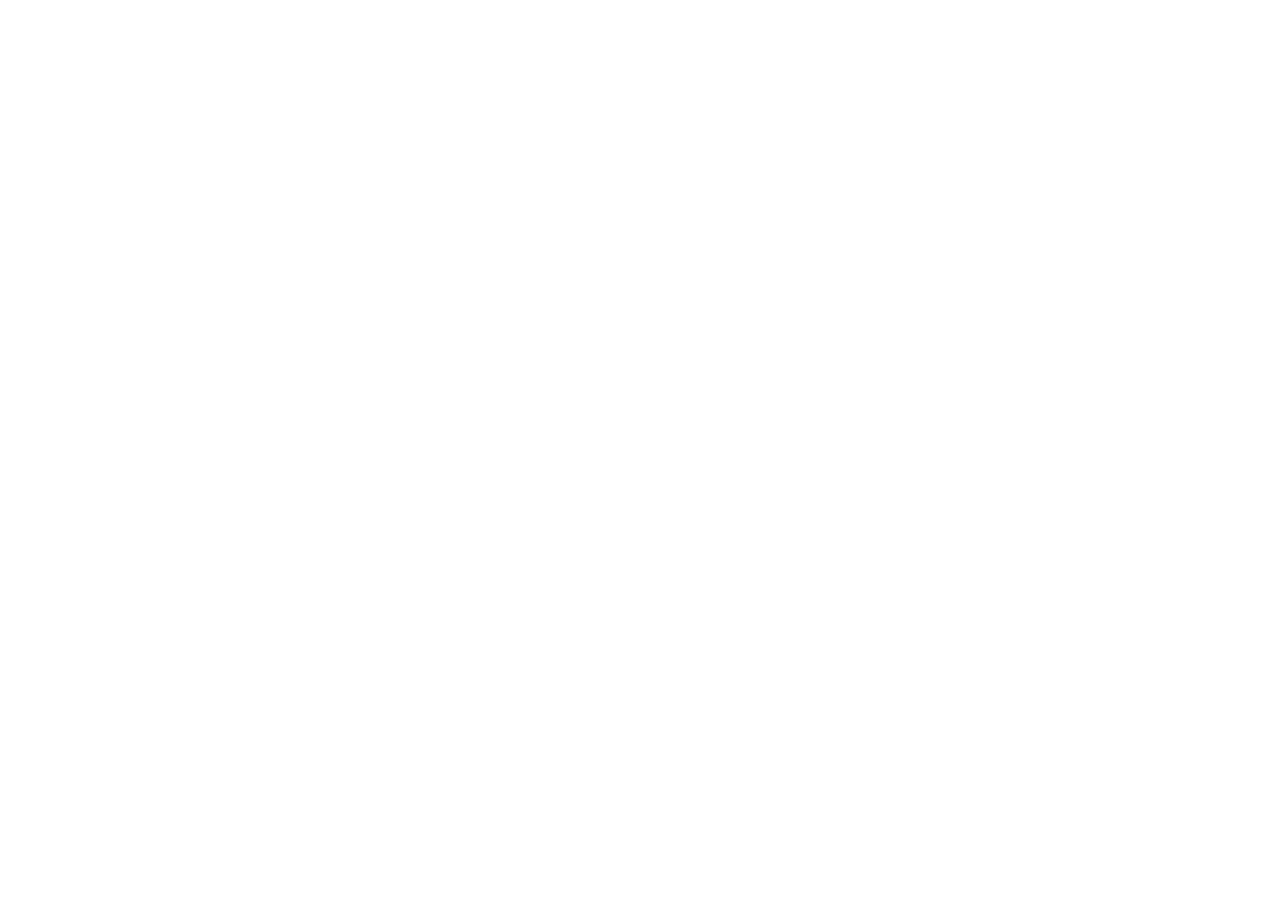
==== loop1-step2/index.html @ 35a94c7e "Added loop one step one" ====
<!DOCTYPE html>
<html lang="en">
<head>
  <meta charset="UTF-8">
  <meta name="viewport" content="width=device-width, initial-scale=1.0">
  <meta http-equiv="X-UA-Compatible" content="ie=edge">
  <title>Loop 1 - Step 2</title>
  <link href="https://fonts.googleapis.com/css?family=Roboto:400,500,700" rel="stylesheet">
  <link rel="stylesheet" href="./styles.css" />
</head>
<body>
  
</body>
</html>
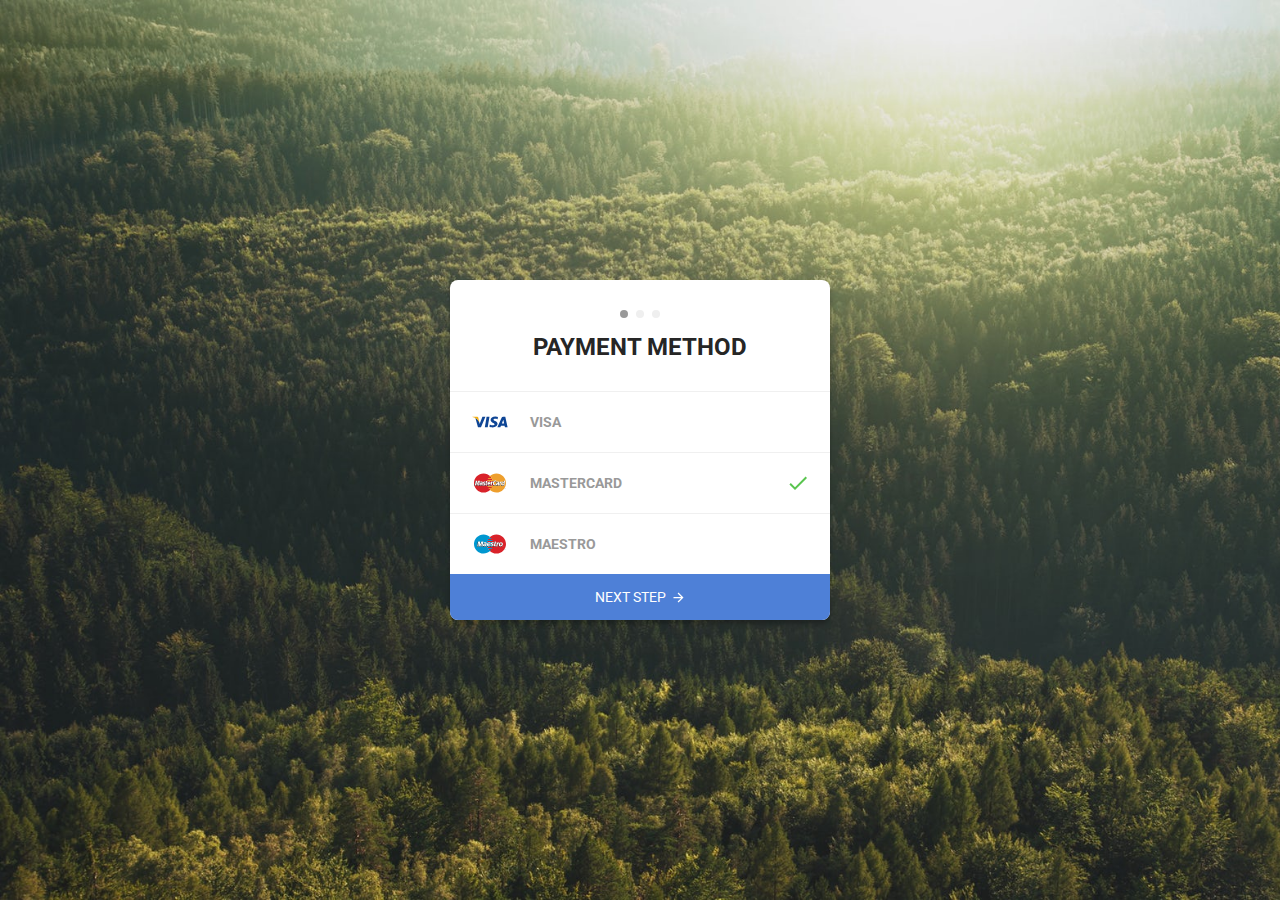
==== commit 420d5940: "Updated loop 1 step 2" ====
--- a/loop1-step2/index.html
+++ b/loop1-step2/index.html
@@ -6,9 +6,43 @@
   <meta http-equiv="X-UA-Compatible" content="ie=edge">
   <title>Loop 1 - Step 2</title>
   <link href="https://fonts.googleapis.com/css?family=Roboto:400,500,700" rel="stylesheet">
-  <link rel="stylesheet" href="./styles.css" />
+  <link rel="stylesheet" href="css/style.css"/>
+
 </head>
 <body>
+
+  <div class="pay-card">
+    <div class="pay-card__top">
+      <div class="pay-card__dots-container">
+        <span class="pay-card__dots--active"></span>
+        <span class="pay-card__dots"></span>
+        <span class="pay-card__dots"></span>
+      </div>
+      <h2 class="pay-card__header">PAYMENT METHOD</h2>
+    </div>
+
+    <span class="pay-card__option">
+      <img src="./img/visa.svg" alt="" class="pay-card__option-svg">
+      VISA
+    </span>
+
+    <span class="pay-card__option">
+      <img src="./img/mastercard.svg" alt="" class="pay-card__option-svg">
+      MASTERCARD
+      <img src="./img/check.svg" alt="" class="pay-card__option-check">
+    </span>
+
+    <span class="pay-card__option">
+      <img src="./img/maestro.svg" alt="" class="pay-card__option-svg">
+      MAESTRO
+    </span>
+
+    <span class="pay-card__proceed">
+      NEXT STEP
+      <img src="./img/arrow.svg" alt="" class="pay-card__proceed-arrow">
+    </span>
+
+  </div>
   
 </body>
 </html>
--- a/loop1-step2/css/style.css
+++ b/loop1-step2/css/style.css
@@ -0,0 +1,106 @@
+* {
+  margin: 0;
+  padding: 0;
+  box-sizing: border-box;
+}
+
+html,
+body {
+  background-image: url(../img/background.jpg);
+  background-size: cover;
+  background-repeat: no-repeat;
+  font-size: 62.5%;
+  font-family: "Roboto", sans-serif;
+  display: flex;
+  justify-content: center;
+  align-items: center;
+  height: 100%;
+  width: 100%;
+}
+
+.pay-card {
+  box-shadow: 0 4px 4px rgba(0, 0, 0, 0.25);
+  background-color: #fff;
+  display: flex;
+  flex-direction: column;
+  width: 100%;
+  max-width: 380px;
+  border-radius: 8px;
+  overflow: hidden;
+}
+.pay-card__top {
+  display: flex;
+  flex-direction: column;
+  justify-content: center;
+  align-items: center;
+  padding: 30px 0;
+}
+.pay-card__dots-container {
+  display: flex;
+  flex-direction: row;
+  gap: 8px;
+  margin-bottom: 15px;
+}
+.pay-card__dots {
+  background-color: #efefef;
+  height: 8px;
+  width: 8px;
+  border-radius: 50%;
+  display: inline-block;
+}
+.pay-card__dots--active {
+  height: 8px;
+  width: 8px;
+  border-radius: 50%;
+  display: inline-block;
+  background-color: #999;
+}
+.pay-card__header {
+  color: #262626;
+  font-size: 2.4rem;
+}
+.pay-card__option {
+  display: flex;
+  flex-direction: row;
+  align-items: center;
+  color: #999;
+  font-size: 1.4rem;
+  font-weight: 700;
+  border-top: 1px solid #f0f0f0;
+  padding: 10px 20px;
+}
+.pay-card__option:hover {
+  background-color: #efefef;
+  color: #262626;
+}
+.pay-card__option-svg {
+  width: 40px;
+  height: 40px;
+  margin-right: 20px;
+}
+.pay-card__option-check {
+  margin-left: auto;
+}
+.pay-card__proceed {
+  background-color: #4e80d7;
+  color: #fff;
+  display: flex;
+  flex-direction: row;
+  align-items: center;
+  justify-content: center;
+  font-size: 1.4rem;
+  font-weight: 400;
+  padding: 15px 0;
+}
+.pay-card__proceed:hover {
+  background-color: #4a82f1;
+}
+.pay-card__proceed:active {
+  background-color: #4a82f1;
+  transform: translateY(4px);
+}
+.pay-card__proceed-arrow {
+  margin-left: 5px;
+  width: 15px;
+  height: 15px;
+}/*# sourceMappingURL=style.css.map */